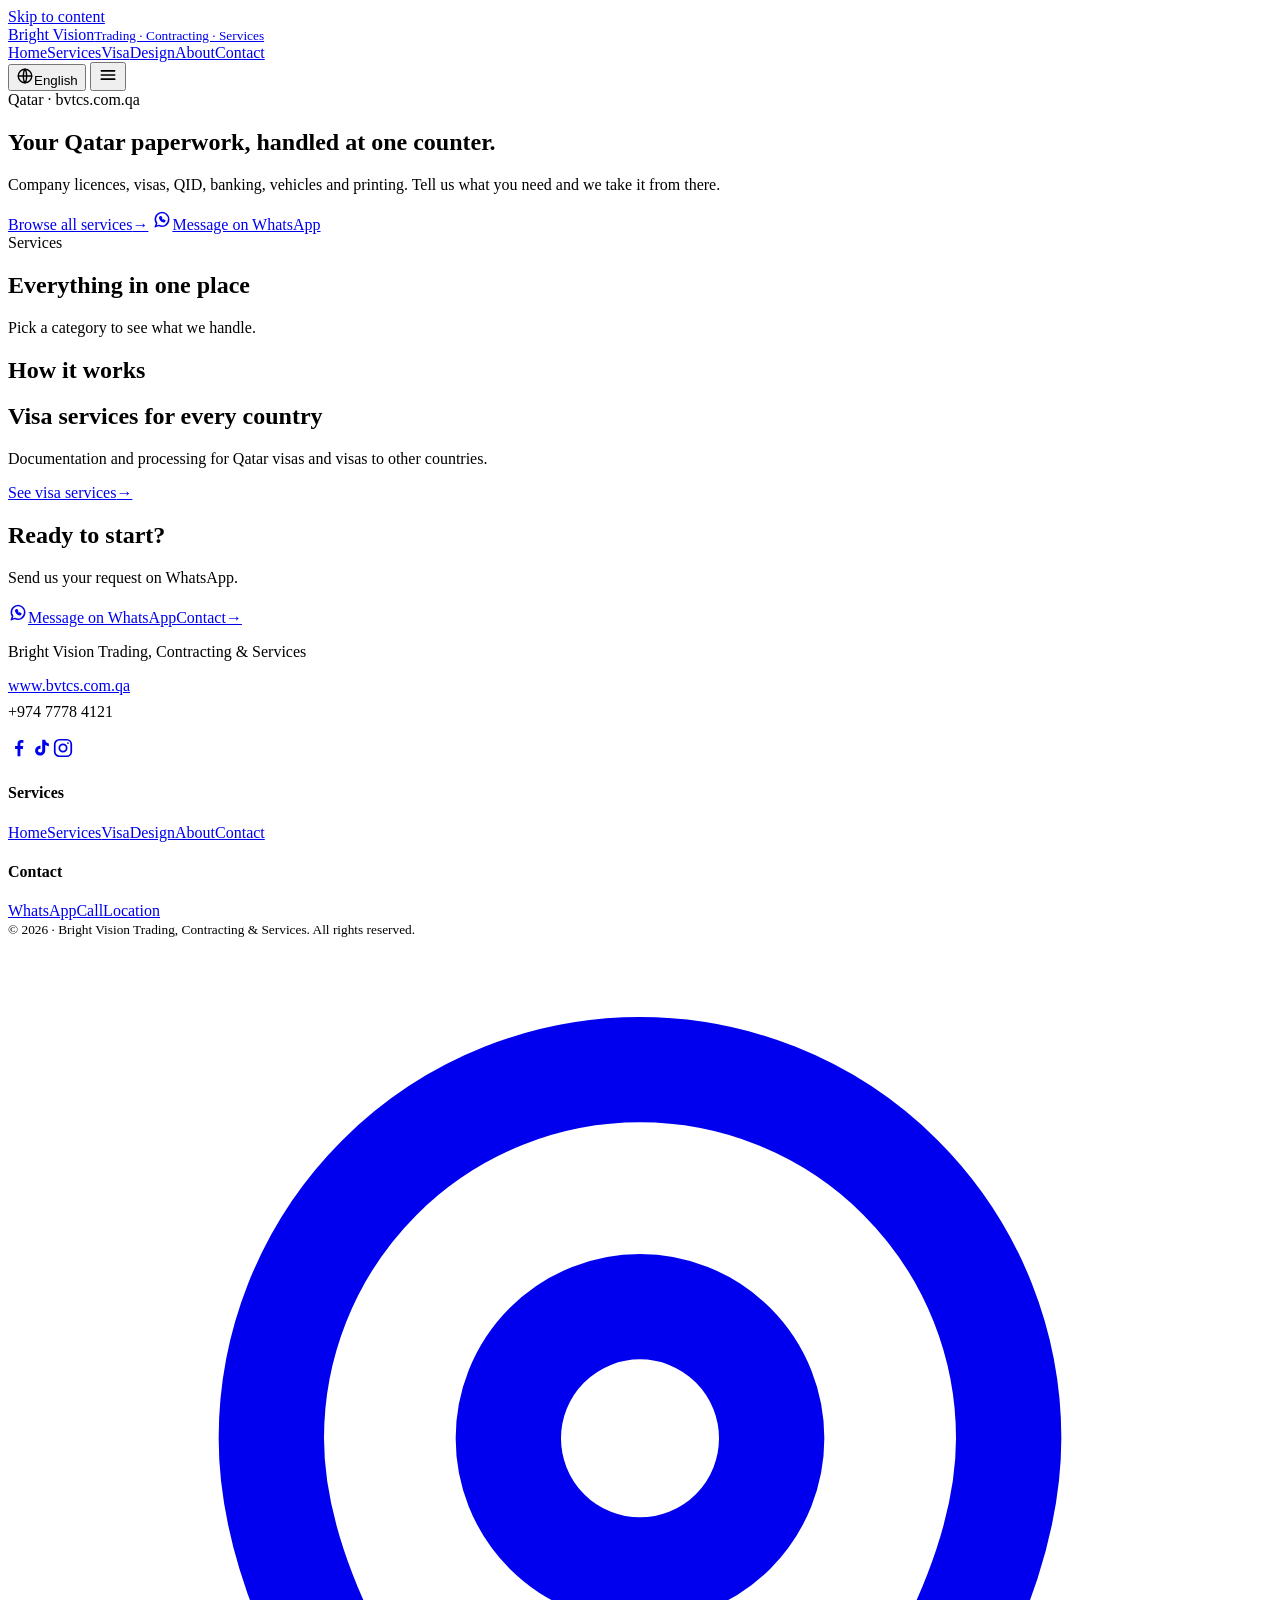
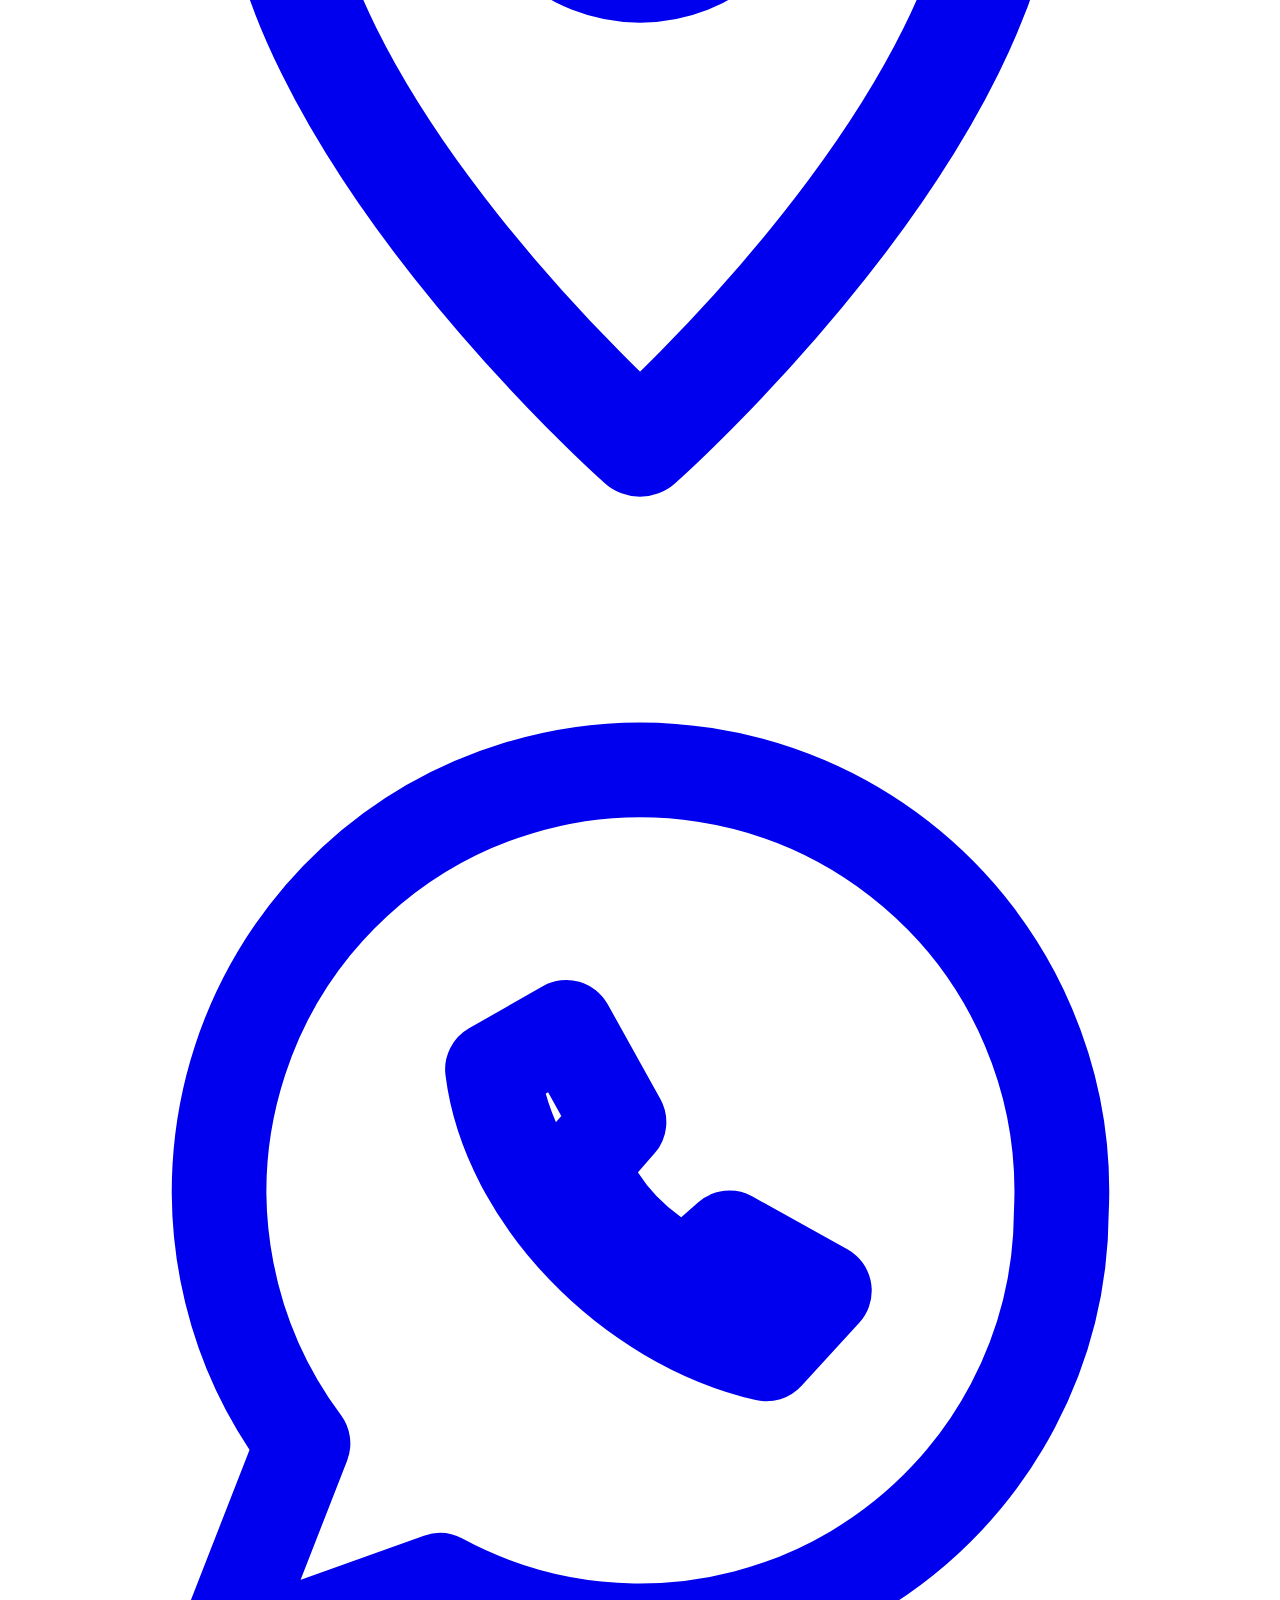
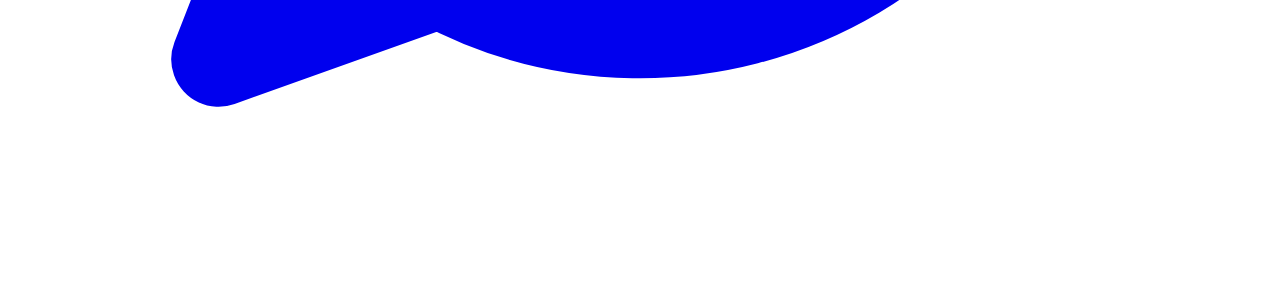
==== index.html @ ee3015b7 "Add files via upload" ====
<!DOCTYPE html>
<html lang="en" dir="ltr">
<head>
<meta charset="utf-8">
<meta name="viewport" content="width=device-width, initial-scale=1, viewport-fit=cover">
<title>Bright Vision Trading, Contracting &amp; Services | Qatar</title>
<meta name="description" content="Bright Vision Trading, Contracting &amp; Services. Company licences, visas, QID, banking, vehicle and printing services in Qatar. English, Arabic, Hindi, Urdu, Nepali and Bengali.">
<meta property="og:title" content="Bright Vision Trading, Contracting &amp; Services | Qatar">
<meta property="og:description" content="Bright Vision Trading, Contracting &amp; Services. Company licences, visas, QID, banking, vehicle and printing services in Qatar. English, Arabic, Hindi, Urdu, Nepali and Bengali.">
<meta property="og:type" content="website">
<meta name="theme-color" content="#FBF7EE">
<link rel="icon" type="image/png" href="assets/logo-mask.png">
<noscript><style>.rv{opacity:1!important}</style></noscript>
<link rel="preconnect" href="https://fonts.googleapis.com">
<link rel="preconnect" href="https://fonts.gstatic.com" crossorigin>
<link rel="stylesheet" href="https://fonts.googleapis.com/css2?family=Bricolage+Grotesque:opsz,wght@12..96,400..800&family=Instrument+Sans:wght@400..700&family=Noto+Sans+Arabic:wght@400..700&family=Noto+Nastaliq+Urdu:wght@400..700&family=Noto+Sans+Devanagari:wght@400..700&family=Noto+Sans+Bengali:wght@400..700&display=swap">
<link rel="stylesheet" href="css/logo.css">
<link rel="stylesheet" href="css/style.css">
</head>
<body data-page="index">
<a class="skip" href="#main" data-t="skip">Skip to content</a>
<div id="prog" aria-hidden="true"></div>


<div class="gate" id="gate" role="dialog" aria-modal="true" aria-labelledby="gate-h" hidden>
  <div class="gate-in">
    <button type="button" class="gate-x" id="gate-x" aria-label="Close" hidden>✕</button>
    <span class="logo" role="img" aria-label="Bright Vision"></span>
    <h2 id="gate-h" class="gate-title">Bright Vision</h2>
    <div class="gate-cap" id="gate-cap"></div>
    <div class="gate-grid" id="gate-grid"></div>
  </div>
</div>

<div id="app">
<header class="top" id="top">
  <div class="wrap">
    <a class="brand" href="https://www.bvtcs.com.qa" target="_blank" rel="noopener" aria-label="Bright Vision, www.bvtcs.com.qa"><span class="logo" role="img" aria-label="" style="--w:52px"></span><span class="tx">Bright Vision<small data-t="tag">Trading · Contracting · Services</small></span></a>
    <nav class="nav" aria-label="Main"><a href="index.html" aria-current="page" data-t="nav_home">Home</a><a href="services.html" data-t="nav_services">Services</a><a href="visa.html" data-t="nav_visa">Visa</a><a href="design.html" data-t="nav_design">Design</a><a href="about.html" data-t="nav_about">About</a><a href="contact.html" data-t="nav_contact">Contact</a></nav>
    <div class="tools">
      <button type="button" class="lbtn" id="lang-btn" aria-label="Language"><svg viewBox="0 0 24 24" width="18" height="18" fill="none" stroke="currentColor" stroke-width="1.8" stroke-linecap="round" aria-hidden="true"><circle cx="12" cy="12" r="9"/><path d="M3 12h18M12 3c3 3.5 3 14.5 0 18M12 3c-3 3.5-3 14.5 0 18"/></svg><span id="lang-name">English</span></button>
      <button type="button" class="ibtn" id="menu-btn" aria-label="Menu" aria-expanded="false"><svg viewBox="0 0 24 24" width="20" height="20" fill="none" stroke="currentColor" stroke-width="2" stroke-linecap="round" aria-hidden="true"><path d="M4 7h16M4 12h16M4 17h16"/></svg></button>
    </div>
  </div>
</header>
<main id="main">
<section class="hero big"><div class="grid-bg"></div><div class="wrap hero-grid">
  <div>
    <span class="eyebrow"><i></i><span data-t="hero_eyebrow">Qatar · bvtcs.com.qa</span></span>
    <h1 data-t="hero_h1">Your Qatar paperwork, handled at one counter.</h1>
    <p class="lead" data-t="hero_p">Company licences, visas, QID, banking, vehicles and printing. Tell us what you need and we take it from there.</p>
    <div class="btns">
      <a class="btn primary" href="services.html"><span data-t="cta_browse">Browse all services</span><span class="arr" aria-hidden="true">→</span></a>
      <a class="btn glass" href="https://wa.me/97477784121?text=Hello%20Bright%20Vision%2C%20I%20would%20like%20to%20make%20an%20enquiry." target="_blank" rel="noopener"><svg viewBox="0 0 24 24" width="20" height="20" fill="none" stroke="currentColor" stroke-width="1.8" stroke-linecap="round" stroke-linejoin="round" aria-hidden="true"><path d="M20 11.5a8 8 0 0 1-11.8 7L4 20l1.6-4.1A8 8 0 1 1 20 11.5z"/><path d="M9.2 8.8c.3 2.4 2.6 4.8 5.2 5.4l1.1-1.2-1.8-1-.8.7c-.9-.4-1.7-1.2-2-2.1l.7-.8-1-1.8z"/></svg><span data-t="cta_wa">Message on WhatsApp</span></a>
    </div>
    <div class="stats" id="stats"></div>
  </div>
  <div class="hero-art" aria-hidden="true"><div class="disc"></div><div class="glassbox"><span class="logo"></span></div><div id="chipf" style="display:contents"></div></div>
</div></section>
<div class="mq" id="mq" aria-hidden="true"></div>
<section class="s"><div class="wrap">
  <div class="sh rv"><span class="kicker" data-t="nav_services">Services</span><h2 data-t="home_cats_h">Everything in one place</h2><p data-t="home_cats_p">Pick a category to see what we handle.</p></div>
  <div class="bento" id="bento"></div>
</div></section>
<section class="s" style="padding-top:0"><div class="wrap">
  <div class="sh rv"><h2 data-t="how_h">How it works</h2></div>
  <div class="steps" id="steps"></div>
</div></section>
<section class="s" style="padding-top:0"><div class="wrap">
  <div class="band rv"><h2 data-t="visa_teaser_h">Visa services for every country</h2><p data-t="visa_teaser_p">Documentation and processing for Qatar visas and visas to other countries.</p><div class="btns"><a class="btn primary" href="visa.html"><span data-t="visa_cta">See visa services</span><span class="arr" aria-hidden="true">→</span></a></div></div>
</div></section>
<section class="s" style="padding-top:0"><div class="wrap">
  <div class="band alt rv"><h2 data-t="contact_teaser_h">Ready to start?</h2><p data-t="contact_teaser_p">Send us your request on WhatsApp.</p><div class="btns"><a class="btn glass" href="https://wa.me/97477784121?text=Hello%20Bright%20Vision%2C%20I%20would%20like%20to%20make%20an%20enquiry." target="_blank" rel="noopener"><svg viewBox="0 0 24 24" width="20" height="20" fill="none" stroke="currentColor" stroke-width="1.8" stroke-linecap="round" stroke-linejoin="round" aria-hidden="true"><path d="M20 11.5a8 8 0 0 1-11.8 7L4 20l1.6-4.1A8 8 0 1 1 20 11.5z"/><path d="M9.2 8.8c.3 2.4 2.6 4.8 5.2 5.4l1.1-1.2-1.8-1-.8.7c-.9-.4-1.7-1.2-2-2.1l.7-.8-1-1.8z"/></svg><span data-t="cta_wa">Message on WhatsApp</span></a><a class="btn glass" href="contact.html"><span data-t="nav_contact">Contact</span><span class="arr" aria-hidden="true">→</span></a></div></div>
</div></section>
</main>
<footer class="foot">
  <div class="wrap">
    <div><a href="https://www.bvtcs.com.qa" target="_blank" rel="noopener" aria-label="www.bvtcs.com.qa"><span class="logo" role="img" aria-label="Bright Vision"></span></a><p>Bright Vision Trading, Contracting &amp; Services</p><a class="ltr" href="https://www.bvtcs.com.qa" target="_blank" rel="noopener">www.bvtcs.com.qa</a><p class="ltr" style="margin-top:8px">+974 7778 4121</p><div class="social"><a class="soc" href="https://www.facebook.com/share/1bd8rBZ3GA/" target="_blank" rel="noopener" aria-label="Facebook (Bright Vision)"><svg viewBox="0 0 24 24" width="22" height="22" fill="currentColor" aria-hidden="true"><path d="M13.5 21v-8h2.7l.4-3.2h-3.1V7.8c0-.9.3-1.5 1.6-1.5h1.7V3.4c-.3 0-1.3-.1-2.4-.1-2.4 0-4 1.5-4 4.1v2.4H7.7V13h2.7v8h3.1z"/></svg></a><a class="soc" href="https://www.tiktok.com/@brightvision4121?_r=1&amp;_t=ZS-9BKxPsGutCH" target="_blank" rel="noopener" aria-label="TikTok (Bright Vision)"><svg viewBox="0 0 24 24" width="22" height="22" fill="currentColor" aria-hidden="true"><path d="M16.6 3c.3 2.4 1.7 3.8 4 4v3c-1.4 0-2.8-.4-4-1.2v5.9c0 3.2-2.5 5.5-5.5 5.5S5.6 18 5.6 14.9c0-3.1 2.6-5.6 5.9-5.3v3.2c-1.6-.4-2.7.7-2.7 2 0 1.2 1 2.2 2.2 2.2 1.3 0 2.3-.9 2.3-2.4V3h3.3z"/></svg></a><a class="soc" href="https://www.instagram.com/bvtcs.qa?cplk=MXY1Y21hZmdsaXBzOQ==" target="_blank" rel="noopener" aria-label="Instagram (Bright Vision)"><svg viewBox="0 0 24 24" width="22" height="22" fill="none" stroke="currentColor" stroke-width="1.9" aria-hidden="true"><rect x="3" y="3" width="18" height="18" rx="5"/><circle cx="12" cy="12" r="4"/><circle cx="17.4" cy="6.6" r="1" fill="currentColor" stroke="none"/></svg></a></div></div>
    <div><h4 data-t="nav_services">Services</h4><a href="index.html" data-t="nav_home">Home</a><a href="services.html" data-t="nav_services">Services</a><a href="visa.html" data-t="nav_visa">Visa</a><a href="design.html" data-t="nav_design">Design</a><a href="about.html" data-t="nav_about">About</a><a href="contact.html" data-t="nav_contact">Contact</a></div>
    <div><h4 data-t="nav_contact">Contact</h4><a href="https://wa.me/97477784121?text=Hello%20Bright%20Vision%2C%20I%20would%20like%20to%20make%20an%20enquiry." target="_blank" rel="noopener" data-t="c_wa">WhatsApp</a><a href="tel:+97477784121" data-t="call">Call</a><a href="https://maps.app.goo.gl/YHcfcu7H1RyJaXjJ8" target="_blank" rel="noopener" data-t="c_loc">Location</a></div>
    <small>© <span id="yr">2026</span> · <span data-t="footer">Bright Vision Trading, Contracting &amp; Services. All rights reserved.</span></small>
  </div>
</footer>
</div>

<div class="fabs">
  <a class="fab pin" id="fab-map" href="https://maps.app.goo.gl/YHcfcu7H1RyJaXjJ8" target="_blank" rel="noopener" aria-label="Location"><svg viewBox="0 0 24 24" fill="none" stroke="currentColor" stroke-width="2" stroke-linecap="round" stroke-linejoin="round" aria-hidden="true"><path d="M12 21s-7-6.2-7-11.5A7 7 0 0 1 19 9.5C19 14.8 12 21 12 21z"/><circle cx="12" cy="9.5" r="2.5"/></svg></a>
  <a class="fab" id="fab" href="https://wa.me/97477784121?text=Hello%20Bright%20Vision%2C%20I%20would%20like%20to%20make%20an%20enquiry." target="_blank" rel="noopener" aria-label="WhatsApp"><svg viewBox="0 0 24 24"  fill="none" stroke="currentColor" stroke-width="1.8" stroke-linecap="round" stroke-linejoin="round" aria-hidden="true"><path d="M20 11.5a8 8 0 0 1-11.8 7L4 20l1.6-4.1A8 8 0 1 1 20 11.5z"/><path d="M9.2 8.8c.3 2.4 2.6 4.8 5.2 5.4l1.1-1.2-1.8-1-.8.7c-.9-.4-1.7-1.2-2-2.1l.7-.8-1-1.8z"/></svg></a>
</div>

<script src="js/data.js"></script>
<script src="js/main.js"></script>
</body>
</html>
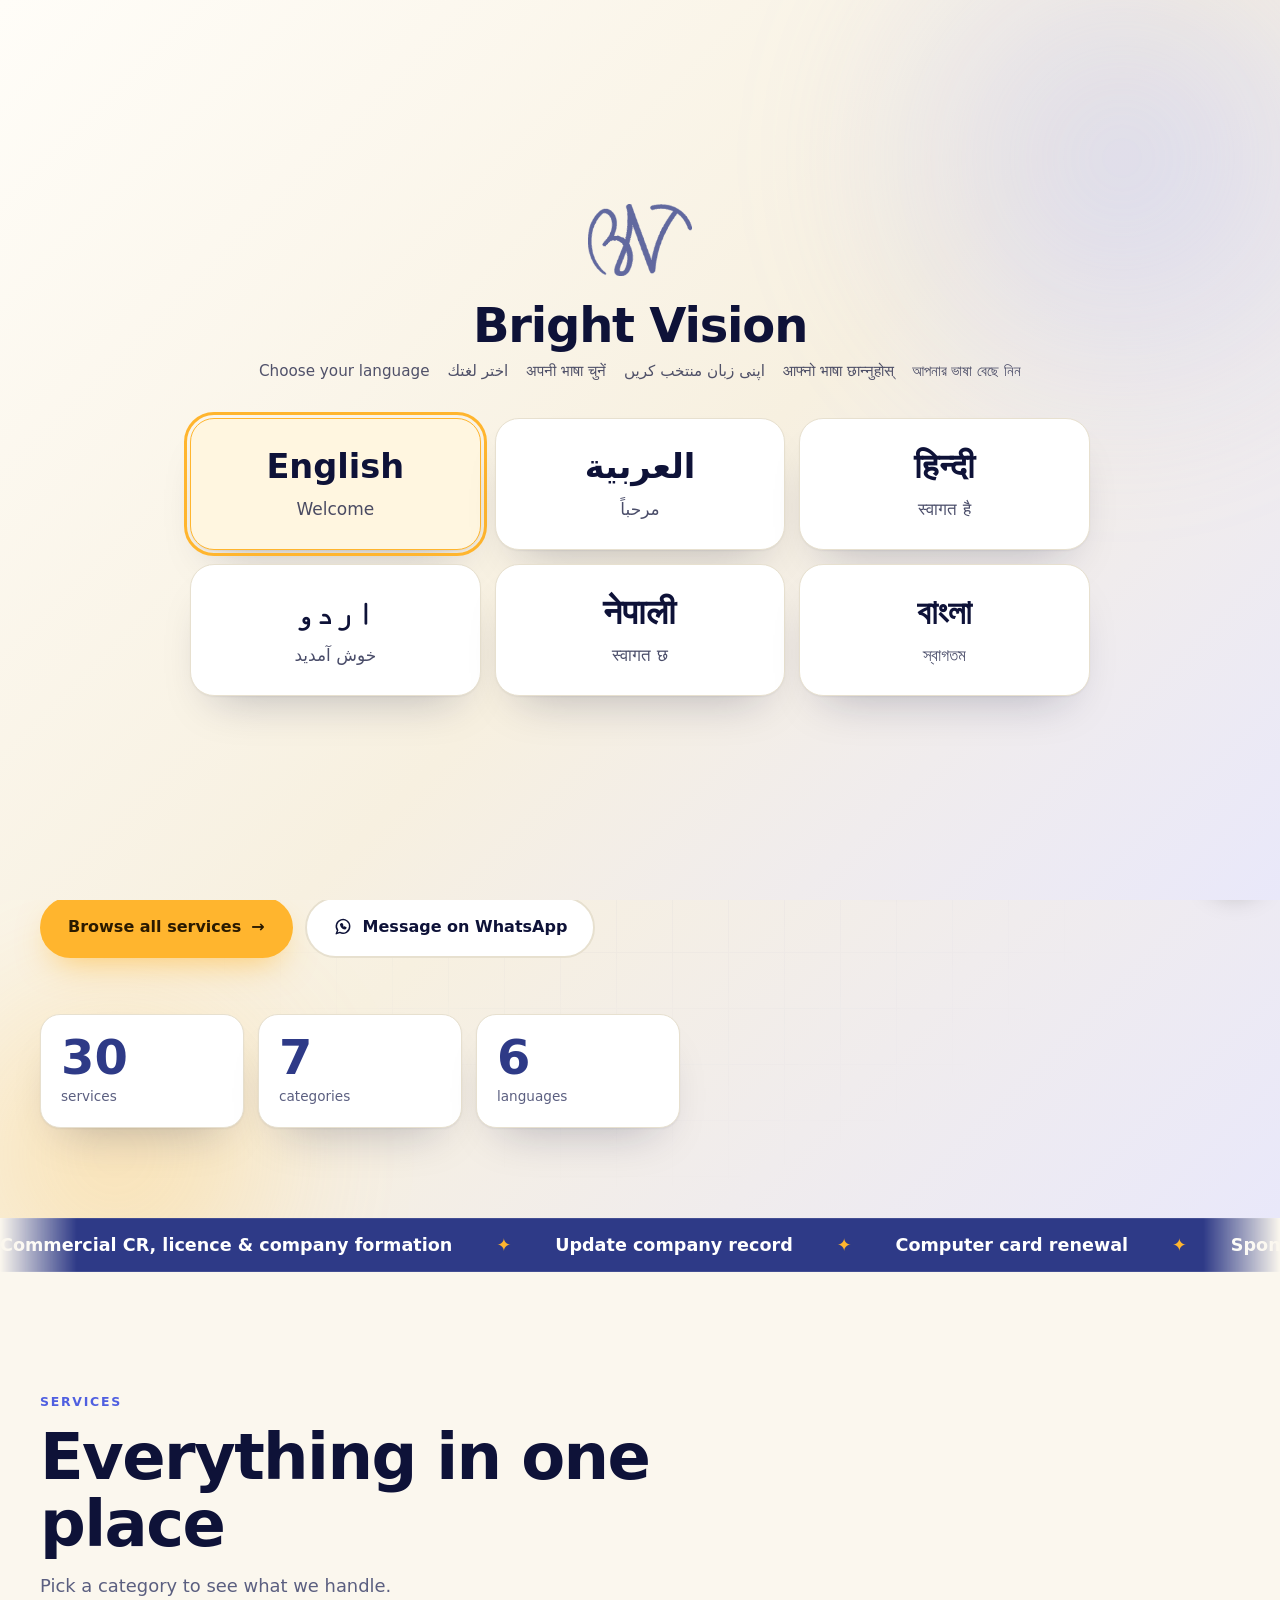
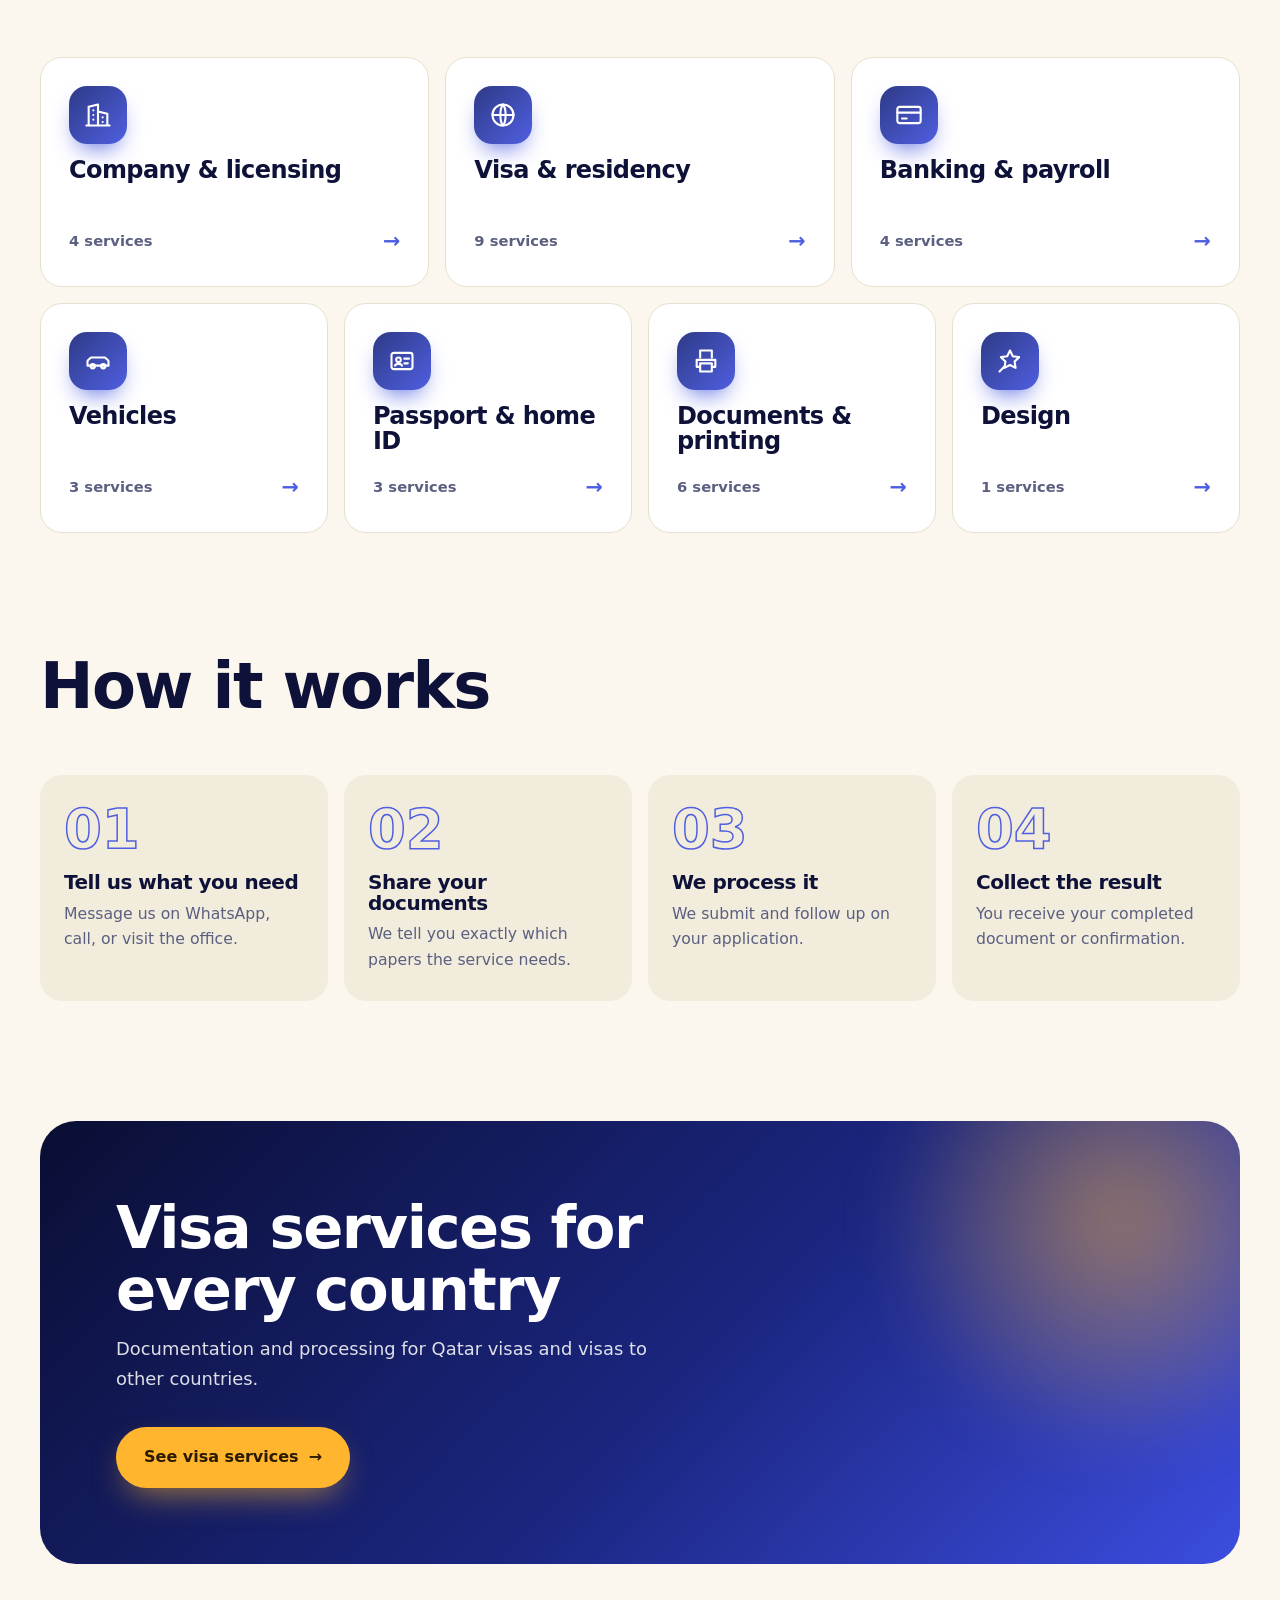
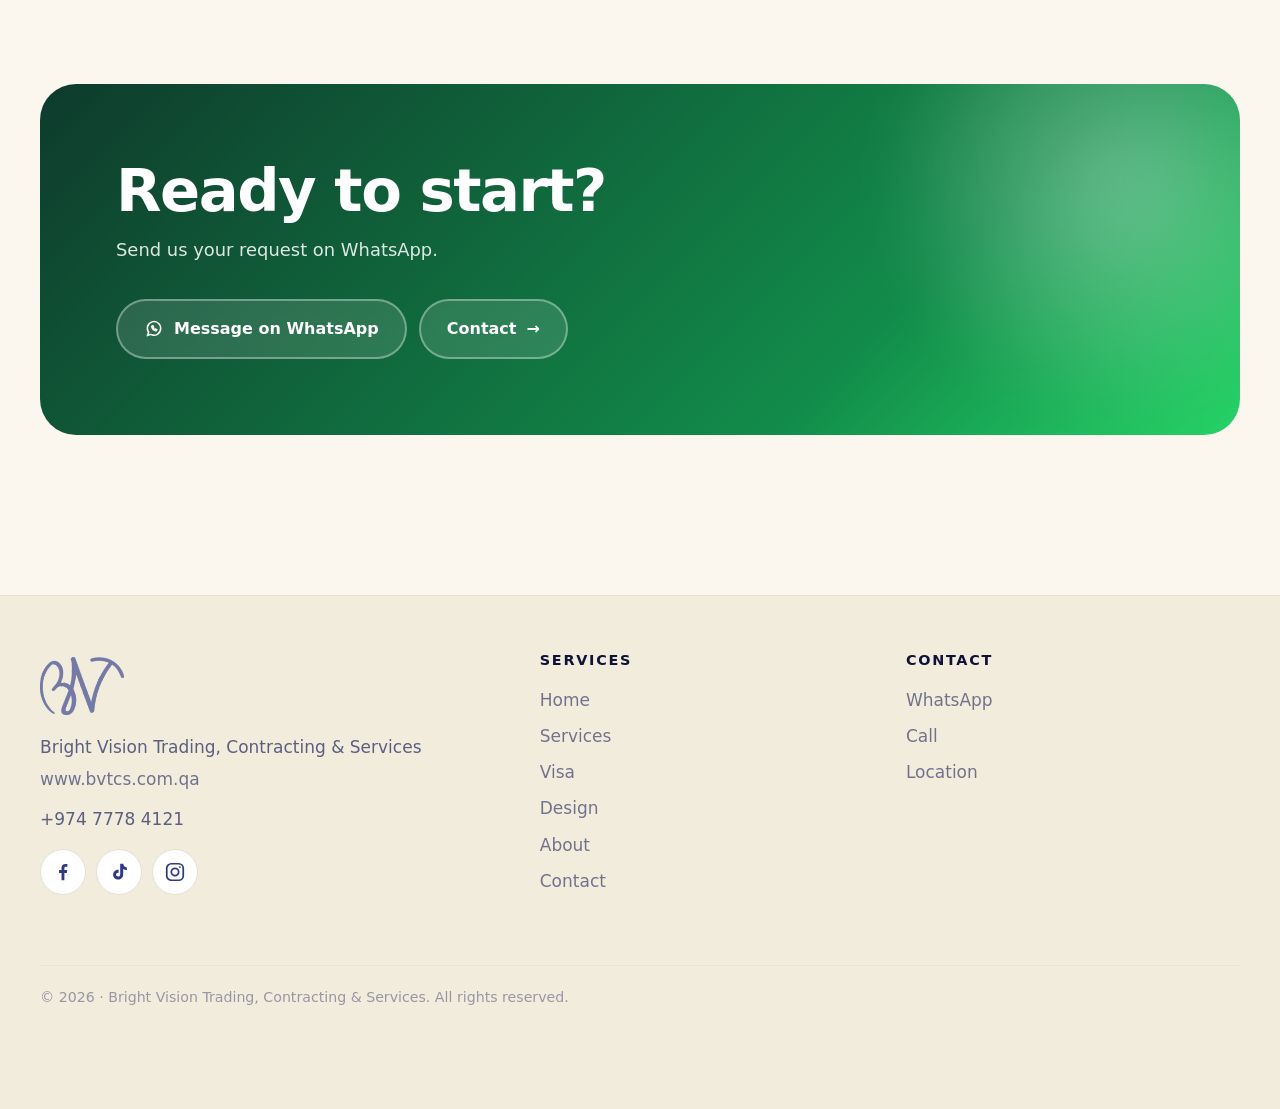
==== commit ec193c04: "Fix mobile category card overflow and refresh responsive stylesheet" ====
--- a/index.html
+++ b/index.html
@@ -15,7 +15,7 @@
 <link rel="preconnect" href="https://fonts.gstatic.com" crossorigin>
 <link rel="stylesheet" href="https://fonts.googleapis.com/css2?family=Bricolage+Grotesque:opsz,wght@12..96,400..800&family=Instrument+Sans:wght@400..700&family=Noto+Sans+Arabic:wght@400..700&family=Noto+Nastaliq+Urdu:wght@400..700&family=Noto+Sans+Devanagari:wght@400..700&family=Noto+Sans+Bengali:wght@400..700&display=swap">
 <link rel="stylesheet" href="css/logo.css">
-<link rel="stylesheet" href="css/style.css">
+<link rel="stylesheet" href="css/style.css?v=20261112-mobilefix">
 </head>
 <body data-page="index">
 <a class="skip" href="#main" data-t="skip">Skip to content</a>
--- a/css/logo.css
+++ b/css/logo.css
@@ -0,0 +1,3 @@
+/* Logo as a CSS mask (small PNG embedded so the page also works when opened from disk).
+   Source image: assets/logo-mask.png */
+:root{--logo:url("[data-uri]")}
--- a/css/style.css
+++ b/css/style.css
@@ -0,0 +1,389 @@
+/* Bright Vision Trading, Contracting & Services — bold, modern UI.
+   Navy brand from the logo, aurora gradients, glass cards, big type. */
+:root{
+  --bg:#FBF7EE; --surface:#FFFFFF; --ink:#0E1238; --muted:#5B5F80; --line:#E7E0CF;
+  --brand:#2E3A87; --brand-2:#4F5FE0; --accent:#FFB52E; --on-accent:#2A1A00;
+  --tint:#F2ECDD; --glass:rgba(251,247,238,.82); --glass-line:rgba(46,58,135,.14);
+  --wa:#25D366; --on-wa:#04280F;
+  --hero-a:#0A0E33; --hero-b:#1B2680; --hero-c:#3C4DE0;
+  --shadow:0 1px 2px rgba(14,18,56,.06),0 24px 48px -24px rgba(14,18,56,.28);
+  --f-display:'Bricolage Grotesque',system-ui,sans-serif;
+  --f-body:'Instrument Sans',system-ui,sans-serif;
+  --r:22px; --gut:clamp(16px,4vw,40px); --max:1240px;
+}
+[lang="ar"]{--f-display:'Noto Sans Arabic',system-ui,sans-serif;--f-body:'Noto Sans Arabic',system-ui,sans-serif}
+[lang="ur"]{--f-display:'Noto Nastaliq Urdu',serif;--f-body:'Noto Nastaliq Urdu',serif}
+[lang="hi"],[lang="ne"]{--f-display:'Noto Sans Devanagari',system-ui,sans-serif;--f-body:'Noto Sans Devanagari',system-ui,sans-serif}
+[lang="bn"]{--f-display:'Noto Sans Bengali',system-ui,sans-serif;--f-body:'Noto Sans Bengali',system-ui,sans-serif}
+[lang="ur"] body{line-height:2}
+
+*{box-sizing:border-box;margin:0}
+html{scroll-behavior:smooth;-webkit-text-size-adjust:100%}
+body{background:var(--bg);color:var(--ink);font:400 1.0625rem/1.65 var(--f-body);overflow-x:hidden;-webkit-font-smoothing:antialiased}
+img,svg{display:block;max-width:100%}
+a{color:inherit;text-decoration:none}
+button,input,select,textarea{font:inherit;color:inherit}
+:focus-visible{outline:3px solid var(--accent);outline-offset:3px;border-radius:8px}
+.wrap{width:min(100% - 2*var(--gut),var(--max));margin-inline:auto}
+.ltr{direction:ltr;unicode-bidi:isolate;display:inline-block}
+[hidden]{display:none!important}
+h1,h2,h3{font-family:var(--f-display);line-height:1.04;letter-spacing:-.025em;font-weight:800}
+[lang="ar"] h1,[lang="ar"] h2,[lang="ar"] h3,[lang="ur"] h1,[lang="ur"] h2,[lang="ur"] h3,[lang="hi"] h1,[lang="hi"] h2,[lang="ne"] h1,[lang="ne"] h2,[lang="bn"] h1,[lang="bn"] h2{letter-spacing:0;line-height:1.3}
+
+/* logo */
+.logo{display:block;width:var(--w,64px);aspect-ratio:640/445;background:currentColor;-webkit-mask:var(--logo) center/contain no-repeat;mask:var(--logo) center/contain no-repeat}
+
+/* progress */
+#prog{position:fixed;inset:0 0 auto 0;height:3px;z-index:90;background:linear-gradient(90deg,var(--accent),var(--brand-2));transform:scaleX(0);transform-origin:left}
+[dir="rtl"] #prog{transform-origin:right}
+
+/* header */
+.top{position:fixed;inset:0 0 auto 0;z-index:80;color:var(--ink);transition:background .3s,color .3s,box-shadow .3s,backdrop-filter .3s}
+.top.scrolled,.top.open{background:var(--glass);color:var(--ink);backdrop-filter:blur(16px) saturate(1.4);-webkit-backdrop-filter:blur(16px) saturate(1.4);box-shadow:0 1px 0 var(--glass-line)}
+.top .wrap{display:flex;align-items:center;gap:18px;height:72px}
+.brand .logo{color:var(--brand)}
+.brand{display:flex;align-items:center;gap:12px;margin-inline-end:auto;font:800 1rem/1.1 var(--f-display);letter-spacing:-.01em}
+.top.scrolled .brand .logo,.top.open .brand .logo{color:var(--brand)}
+.brand small{display:block;font:600 .64rem/1.2 var(--f-body);letter-spacing:.14em;text-transform:uppercase;opacity:.7;margin-top:2px}
+.nav{display:flex;gap:4px}
+.nav a{padding:9px 16px;border-radius:99px;font-weight:600;font-size:.95rem;opacity:.86;transition:background .2s,opacity .2s}
+.nav a:hover{opacity:1;background:rgba(79,95,224,.12)}
+.nav a[aria-current="page"]{opacity:1;background:rgba(79,95,224,.16)}
+.tools{display:flex;gap:8px}
+.ibtn,.lbtn{height:42px;border-radius:99px;border:1px solid currentColor;background:transparent;display:inline-flex;align-items:center;gap:8px;cursor:pointer;opacity:.9;transition:transform .2s,background .2s}
+.ibtn{width:42px;justify-content:center}
+.lbtn{padding:0 16px;font-weight:700;font-size:.9rem}
+.ibtn:hover,.lbtn:hover{background:rgba(79,95,224,.14);transform:translateY(-1px)}
+#menu-btn{display:none}
+@media (max-width:900px){
+  .nav{position:absolute;top:72px;inset-inline:0;flex-direction:column;padding:10px var(--gut) 20px;background:var(--glass);backdrop-filter:blur(18px);-webkit-backdrop-filter:blur(18px);color:var(--ink);display:none;border-bottom:1px solid var(--glass-line)}
+  .top.open .nav{display:flex}
+  .nav a{font-size:1.15rem;padding:14px 16px}
+  #menu-btn{display:inline-flex}
+  .brand span.tx{display:none}
+}
+
+/* hero */
+.hero{position:relative;color:var(--ink);overflow:hidden;isolation:isolate;background:linear-gradient(135deg,#FFFDF8,#F7F0E0 55%,#E9E8FA)}
+.hero::before,.hero::after{content:"";position:absolute;z-index:-1;border-radius:50%;filter:blur(70px);opacity:.4}
+.hero::before{width:46vw;height:46vw;max-width:620px;max-height:620px;inset-inline-end:-8vw;top:-10vw;background:radial-gradient(circle,#A9B3FF,transparent 65%);animation:drift 14s ease-in-out infinite alternate}
+.hero::after{width:38vw;height:38vw;max-width:520px;max-height:520px;inset-inline-start:-10vw;bottom:-14vw;background:radial-gradient(circle,#FFB52E,transparent 65%);opacity:.32;animation:drift 18s ease-in-out infinite alternate-reverse}
+@keyframes drift{to{transform:translate(4vw,3vw) scale(1.12)}}
+.grid-bg{position:absolute;inset:0;z-index:-1;opacity:.07;background-image:linear-gradient(var(--brand) 1px,transparent 1px),linear-gradient(90deg,var(--brand) 1px,transparent 1px);background-size:56px 56px;-webkit-mask:radial-gradient(ellipse at 50% 30%,#000,transparent 72%);mask:radial-gradient(ellipse at 50% 30%,#000,transparent 72%)}
+.hero.big{padding:150px 0 90px;min-height:min(100svh,880px);display:flex;align-items:center}
+.hero.sub{padding:140px 0 70px}
+.eyebrow{display:inline-flex;align-items:center;gap:10px;padding:8px 16px;border-radius:99px;background:rgba(46,58,135,.07);border:1px solid rgba(46,58,135,.18);font-weight:600;font-size:.85rem;letter-spacing:.04em;backdrop-filter:blur(8px)}
+.eyebrow i{width:8px;height:8px;border-radius:50%;background:var(--accent);box-shadow:0 0 0 4px rgba(255,181,46,.28);animation:pulse 2s infinite}
+@keyframes pulse{50%{box-shadow:0 0 0 9px rgba(255,181,46,0)}}
+.hero h1{font-size:clamp(2.7rem,8.4vw,7rem);margin:22px 0 22px;max-width:15ch;text-wrap:balance}
+.hero.sub h1{font-size:clamp(2.4rem,6.4vw,5rem);max-width:18ch}
+.hero h1 em{font-style:normal;background:linear-gradient(100deg,var(--brand),var(--brand-2) 55%,#E58A00);-webkit-background-clip:text;background-clip:text;color:transparent}
+.hero p.lead{font-size:clamp(1.05rem,2vw,1.32rem);max-width:54ch;color:var(--muted)}
+.hero-grid{display:grid;grid-template-columns:1.25fr .75fr;gap:48px;align-items:center}
+.hero-art{position:relative;aspect-ratio:1;max-width:420px;justify-self:center;width:100%;transform:translateY(calc(var(--py,0)*-.4px))}
+.hero-art .disc{position:absolute;inset:6%;border-radius:50%;background:conic-gradient(from 200deg,rgba(255,255,255,.6),rgba(255,181,46,.5),rgba(111,125,255,.4),rgba(255,255,255,.6));animation:spin 22s linear infinite;filter:blur(1px)}
+.hero-art .glassbox{position:absolute;inset:18%;border-radius:32%;background:rgba(255,255,255,.55);border:1px solid rgba(46,58,135,.16);backdrop-filter:blur(14px);-webkit-backdrop-filter:blur(14px);display:grid;place-items:center;box-shadow:0 30px 80px -20px rgba(46,58,135,.35)}
+.hero-art .logo{--w:62%;color:var(--brand)}
+.chip-f{position:absolute;padding:10px 16px;border-radius:16px;background:rgba(255,255,255,.92);color:#0E1238;font-weight:700;font-size:.86rem;box-shadow:0 14px 34px -10px rgba(0,0,0,.5);animation:bob 5s ease-in-out infinite;white-space:nowrap}
+.chip-f:nth-of-type(1){top:8%;inset-inline-start:-6%}
+.chip-f:nth-of-type(2){bottom:14%;inset-inline-end:-8%;animation-delay:-2s}
+.chip-f:nth-of-type(3){bottom:-2%;inset-inline-start:8%;animation-delay:-3.4s}
+@keyframes bob{50%{transform:translateY(-10px)}}
+@keyframes spin{to{transform:rotate(360deg)}}
+@media (max-width:900px){.hero-grid{grid-template-columns:1fr}.hero-art{max-width:300px;order:-1}.hero.big{padding-top:120px}}
+.btns{display:flex;flex-wrap:wrap;gap:12px;margin-top:34px}
+.btn{display:inline-flex;align-items:center;gap:10px;padding:15px 26px;border-radius:99px;font-weight:700;border:2px solid transparent;cursor:pointer;transition:transform .2s,box-shadow .2s,background .2s;font-size:1rem;position:relative;overflow:hidden}
+.btn:hover{transform:translateY(-3px)}
+.btn.primary{background:var(--accent);color:var(--on-accent);box-shadow:0 14px 34px -12px rgba(255,181,46,.7)}
+.btn.wa{background:var(--wa);color:var(--on-wa);box-shadow:0 14px 34px -12px rgba(37,211,102,.6)}
+.btn.glass{background:rgba(255,255,255,.12);border-color:rgba(255,255,255,.35);color:#fff;backdrop-filter:blur(8px)}
+.btn.glass:hover{background:rgba(255,255,255,.22)}
+.hero .btn.glass{background:#fff;border-color:var(--line);color:var(--ink);backdrop-filter:none}
+.hero .btn.glass:hover{border-color:var(--brand-2);background:#fff}
+.btn.line{border-color:var(--line);background:var(--surface);color:var(--ink)}
+.btn.line:hover{border-color:var(--brand-2)}
+.btn.sm{padding:10px 18px;font-size:.9rem}
+.btn .arr{transition:transform .25s}.btn:hover .arr,.cat:hover .arr,.cc:hover .arr{transform:translateX(5px)}
+[dir="rtl"] .arr{display:inline-block;transform:scaleX(-1)}[dir="rtl"] .btn:hover .arr,[dir="rtl"] .cat:hover .arr,[dir="rtl"] .cc:hover .arr{transform:scaleX(-1) translateX(5px)}
+
+/* stats strip */
+.stats{display:grid;grid-template-columns:repeat(3,1fr);gap:14px;margin-top:56px;max-width:640px}
+.stat{padding:18px 20px;border-radius:20px;background:#fff;border:1px solid var(--line);box-shadow:var(--shadow)}
+.stat b{display:block;font:800 clamp(2rem,4.5vw,3rem)/1 var(--f-display);color:var(--brand);font-variant-numeric:tabular-nums}
+.stat span{font-size:.85rem;color:var(--muted)}
+
+/* marquee */
+.mq{overflow:hidden;background:var(--brand);color:#fff;padding:16px 0;border-block:1px solid rgba(255,255,255,.1);-webkit-mask:linear-gradient(90deg,transparent,#000 6%,#000 94%,transparent);mask:linear-gradient(90deg,transparent,#000 6%,#000 94%,transparent)}
+.mq-track{display:flex;gap:44px;width:max-content;animation:mq 60s linear infinite;direction:ltr}
+.mq:hover .mq-track{animation-play-state:paused}
+.mq-track span{display:inline-flex;align-items:center;gap:44px;font:700 1.1rem var(--f-display);white-space:nowrap}
+.mq-track span::after{content:"✦";color:var(--accent)}
+@keyframes mq{to{transform:translateX(-50%)}}
+
+/* sections */
+section.s{padding:clamp(64px,10vw,120px) 0;position:relative}
+.sh{max-width:720px;margin-bottom:clamp(32px,5vw,56px)}
+.sh h2{font-size:clamp(2.1rem,5.4vw,4rem)}
+.sh p{color:var(--muted);margin-top:14px;font-size:1.12rem}
+.kicker{font-weight:700;color:var(--brand-2);letter-spacing:.14em;text-transform:uppercase;font-size:.78rem;margin-bottom:12px;display:block}
+
+/* category bento */
+.bento{display:grid;grid-template-columns:repeat(12,1fr);gap:16px}
+.cat{grid-column:span 4;position:relative;padding:28px;border-radius:var(--r);background:var(--surface);border:1px solid var(--line);overflow:hidden;display:flex;flex-direction:column;gap:14px;min-height:230px;transition:transform .3s,box-shadow .3s,border-color .3s;isolation:isolate}
+.cat::before{content:"";position:absolute;inset:0;z-index:-1;background:radial-gradient(420px circle at var(--mx,50%) var(--my,0%),rgba(79,95,224,.22),transparent 60%);opacity:0;transition:opacity .3s}
+.cat:hover{transform:translateY(-6px);box-shadow:var(--shadow);border-color:var(--brand-2)}
+.cat:hover::before{opacity:1}
+.cat .ico{width:58px;height:58px;border-radius:18px;display:grid;place-items:center;background:linear-gradient(135deg,var(--brand),var(--brand-2));color:#fff;box-shadow:0 12px 24px -10px var(--brand-2);transition:transform .4s}
+.cat:hover .ico{transform:rotate(-8deg) scale(1.08)}
+.cat h3{font-size:1.5rem}
+.cat .n{margin-top:auto;display:flex;justify-content:space-between;align-items:center;color:var(--muted);font-weight:600;font-size:.92rem}
+.cat .n .arr{color:var(--brand-2);font-size:1.3rem}
+@media (min-width:901px){.cat:nth-child(n+4){grid-column:span 3}}
+@media (max-width:900px){.bento{grid-template-columns:1fr 1fr}.cat{grid-column:span 1}.cat:last-child:nth-child(odd){grid-column:span 2}}
+@media (max-width:560px){.bento{grid-template-columns:1fr}.cat{min-height:0}}
+
+/* steps */
+.steps{display:grid;grid-template-columns:repeat(4,1fr);gap:16px;counter-reset:st}
+.step{padding:28px 24px;border-radius:var(--r);background:var(--tint);position:relative;counter-increment:st;transition:transform .3s}
+.step:hover{transform:translateY(-5px)}
+.step::before{content:"0" counter(st);display:block;font:800 3.4rem/1 var(--f-display);color:transparent;-webkit-text-stroke:1.5px var(--brand-2);margin-bottom:14px}
+.step h3{font-size:1.25rem;margin-bottom:8px}
+.step p{color:var(--muted);font-size:.98rem}
+@media (max-width:900px){.steps{grid-template-columns:1fr 1fr}}@media (max-width:520px){.steps{grid-template-columns:1fr}}
+
+/* big band */
+.band{border-radius:36px;padding:clamp(34px,6vw,76px);color:#fff;position:relative;overflow:hidden;isolation:isolate;background:linear-gradient(135deg,var(--hero-a),var(--hero-b) 55%,var(--hero-c))}
+.band::after{content:"";position:absolute;z-index:-1;width:520px;height:520px;inset-inline-end:-140px;top:-160px;border-radius:50%;background:radial-gradient(circle,rgba(255,181,46,.5),transparent 65%);filter:blur(30px)}
+.band h2{font-size:clamp(2rem,5vw,3.7rem);max-width:16ch}
+.band p{max-width:50ch;opacity:.86;margin-top:14px;font-size:1.12rem}
+.band.alt{background:linear-gradient(135deg,#0E3B2C,#128C4A 70%,#25D366)}
+.band.alt::after{background:radial-gradient(circle,rgba(255,255,255,.35),transparent 65%)}
+
+/* toolbar */
+.bar{position:sticky;top:72px;z-index:40;padding:14px 0;background:linear-gradient(var(--bg) 70%,transparent)}
+.search{display:flex;align-items:center;gap:12px;padding:0 20px;height:58px;border-radius:99px;background:var(--surface);border:2px solid var(--line);box-shadow:var(--shadow);transition:border-color .2s}
+.search:focus-within{border-color:var(--brand-2)}
+.search input{flex:1;border:0;background:transparent;outline:0;min-width:0;height:100%;font-size:1.05rem}
+.search svg{color:var(--muted);flex:none}
+.chips{display:flex;gap:8px;overflow-x:auto;padding:12px 2px 4px;scrollbar-width:none}
+.chips::-webkit-scrollbar{display:none}
+.chip{flex:none;padding:9px 18px;border-radius:99px;border:1.5px solid var(--line);background:var(--surface);cursor:pointer;font-weight:600;font-size:.92rem;transition:all .2s}
+.chip:hover{border-color:var(--brand-2)}
+.chip[aria-pressed="true"]{background:var(--brand);color:#fff;border-color:var(--brand)}
+
+/* service cards */
+.grp{margin-top:44px}
+.grp h2{font-size:clamp(1.5rem,3vw,2.1rem);display:flex;align-items:center;gap:14px;margin-bottom:20px}
+.grp h2 .ico{width:46px;height:46px;border-radius:14px;display:grid;place-items:center;background:linear-gradient(135deg,var(--brand),var(--brand-2));color:#fff;flex:none}
+.grp h2 small{margin-inline-start:auto;font:600 .9rem var(--f-body);color:var(--muted)}
+.cards{display:grid;grid-template-columns:repeat(auto-fill,minmax(290px,1fr));gap:14px}
+.card{position:relative;padding:22px;border-radius:20px;background:var(--surface);border:1px solid var(--line);display:flex;flex-direction:column;gap:18px;justify-content:space-between;overflow:hidden;isolation:isolate;transition:transform .3s,box-shadow .3s,border-color .3s}
+.card::before{content:"";position:absolute;inset:0;z-index:-1;background:radial-gradient(300px circle at var(--mx,50%) var(--my,0%),rgba(79,95,224,.2),transparent 62%);opacity:0;transition:opacity .3s}
+.card:hover{transform:translateY(-5px);box-shadow:var(--shadow);border-color:var(--brand-2)}
+.card:hover::before{opacity:1}
+.card .no{font:800 .8rem var(--f-display);color:var(--brand-2);letter-spacing:.1em}
+.card h3{font:700 1.12rem/1.4 var(--f-display);letter-spacing:-.01em}
+.card .ask{display:inline-flex;align-items:center;gap:8px;font-weight:700;font-size:.9rem;color:var(--brand)}
+.card .ask svg{color:#1AA853}
+.empty{padding:40px;text-align:center;color:var(--muted)}
+
+/* countries */
+.cgrid{display:grid;grid-template-columns:repeat(auto-fill,minmax(220px,1fr));gap:10px}
+.cc{display:flex;align-items:center;gap:12px;padding:12px 16px;border-radius:16px;background:var(--surface);border:1px solid var(--line);transition:transform .2s,border-color .2s,box-shadow .2s}
+.cc:hover{transform:translateY(-3px);border-color:var(--brand-2);box-shadow:var(--shadow)}
+.cc .code{flex:none;width:40px;height:40px;border-radius:12px;display:grid;place-items:center;background:var(--tint);color:var(--brand);font:800 .78rem var(--f-display);letter-spacing:.04em}
+.cc .nm{font-weight:600;flex:1;min-width:0;overflow-wrap:anywhere;line-height:1.3}
+.cc .arr{color:var(--brand-2)}
+.count{color:var(--muted);font-weight:600;margin:14px 4px 0}
+
+/* contact */
+.split{display:grid;grid-template-columns:1fr 1fr;gap:20px;align-items:start}
+@media (max-width:900px){.split{grid-template-columns:1fr}}
+.ccard{padding:26px;border-radius:var(--r);background:var(--surface);border:1px solid var(--line);margin-bottom:16px;box-shadow:var(--shadow)}
+.ccard .lbl{font-weight:700;color:var(--brand-2);letter-spacing:.1em;text-transform:uppercase;font-size:.76rem}
+.ccard .val{display:block;font:800 clamp(1.7rem,3.6vw,2.3rem)/1.2 var(--f-display);margin:8px 0 16px}
+.row{display:flex;flex-wrap:wrap;gap:10px}
+.mapbox{display:grid;place-items:center;height:190px;border-radius:18px;margin:12px 0 16px;color:#fff;position:relative;overflow:hidden;background:
+ radial-gradient(circle at 30% 30%,rgba(255,181,46,.45),transparent 40%),linear-gradient(135deg,#1B2680,#3C4DE0);background-size:auto}
+.mapbox::before{content:"";position:absolute;inset:0;opacity:.2;background-image:linear-gradient(#fff 1px,transparent 1px),linear-gradient(90deg,#fff 1px,transparent 1px);background-size:34px 34px}
+.pinwrap{width:68px;height:68px;border-radius:50% 50% 50% 8%;transform:rotate(-45deg);background:var(--accent);color:var(--on-accent);display:grid;place-items:center;box-shadow:0 18px 30px -8px rgba(0,0,0,.5);animation:hop 2.4s ease-in-out infinite}
+.pinwrap svg{transform:rotate(45deg)}
+@keyframes hop{50%{transform:rotate(-45deg) translate(6px,-6px)}}
+.panel{padding:clamp(22px,4vw,34px);border-radius:var(--r);background:var(--surface);border:1px solid var(--line);box-shadow:var(--shadow)}
+.panel h2{font-size:1.8rem;margin-bottom:20px}
+.field{margin-bottom:16px}
+.field label{display:block;font-weight:700;font-size:.9rem;margin-bottom:6px}
+.field input,.field select,.field textarea{width:100%;padding:14px 16px;border-radius:14px;border:2px solid var(--line);background:var(--bg);outline:0;transition:border-color .2s}
+.field input:focus,.field select:focus,.field textarea:focus{border-color:var(--brand-2)}
+.field textarea{min-height:110px;resize:vertical}
+.ready{margin-top:18px;padding:18px;border-radius:16px;background:var(--tint)}
+.ready pre{white-space:pre-wrap;font:inherit;margin:8px 0 14px;color:var(--muted)}
+
+/* about */
+.about{display:grid;grid-template-columns:1.1fr .9fr;gap:clamp(24px,5vw,64px);align-items:start}
+@media (max-width:900px){.about{grid-template-columns:1fr}}
+.about p{color:var(--muted);font-size:1.15rem;margin-bottom:18px}
+.about p:first-child{color:var(--ink);font:600 clamp(1.25rem,2.6vw,1.7rem)/1.45 var(--f-display)}
+.langs{display:flex;flex-wrap:wrap;gap:10px}
+.langs button{padding:14px 22px;border-radius:99px;border:1.5px solid var(--line);background:var(--surface);cursor:pointer;font-weight:700;transition:all .2s}
+.langs button:hover{border-color:var(--brand-2);transform:translateY(-2px)}
+.langs button[aria-current="true"]{background:var(--brand);color:#fff;border-color:var(--brand)}
+
+/* footer */
+.foot{margin-top:40px;background:var(--tint);color:var(--muted);border-top:1px solid var(--line);padding:56px 0 100px}
+.foot .wrap{display:grid;grid-template-columns:1.4fr 1fr 1fr;gap:32px}
+@media (max-width:760px){.foot .wrap{grid-template-columns:1fr}}
+.foot .logo{--w:84px;color:var(--brand);margin-bottom:14px}
+.foot h4{color:var(--ink);font:700 .9rem var(--f-display);letter-spacing:.12em;text-transform:uppercase;margin-bottom:14px}
+.foot a{display:block;padding:4px 0;opacity:.85;transition:opacity .2s,transform .2s}
+.foot a:hover{opacity:1;transform:translateX(4px)}
+[dir="rtl"] .foot a:hover{transform:translateX(-4px)}
+.foot small{display:block;margin-top:34px;grid-column:1/-1;opacity:.6;border-top:1px solid var(--line);padding-top:20px}
+
+/* floating buttons */
+.fabs{position:fixed;inset-inline-end:16px;bottom:16px;z-index:70;display:flex;flex-direction:column;gap:12px}
+.fab{width:58px;height:58px;border-radius:50%;display:grid;place-items:center;background:var(--wa);color:#fff;box-shadow:0 14px 30px -8px rgba(0,0,0,.45);transition:transform .25s;position:relative}
+.fab svg{width:28px;height:28px}
+.fab.pin{background:var(--accent);color:var(--on-accent)}
+.fab:hover{transform:scale(1.1) translateY(-3px)}
+.fab::after{content:"";position:absolute;inset:0;border-radius:50%;border:2px solid currentColor;opacity:0;animation:ring 3s infinite}
+.fab.pin::after{animation-delay:1.5s}
+@keyframes ring{0%{transform:scale(1);opacity:.5}100%{transform:scale(1.7);opacity:0}}
+
+/* language gate */
+.gate{position:fixed;inset:0;z-index:200;display:grid;place-items:center;padding:24px;color:var(--ink);overflow:auto;background:linear-gradient(135deg,#FFFDF8,#F7F0E0 55%,#E9E8FA);transition:opacity .5s,transform .5s}
+.gate::before{content:"";position:fixed;width:60vw;height:60vw;max-width:700px;max-height:700px;inset-inline-end:-15vw;top:-15vw;border-radius:50%;background:radial-gradient(circle,#A9B3FF,transparent 65%);filter:blur(60px);opacity:.35;animation:drift 12s ease-in-out infinite alternate;pointer-events:none}
+.gate.leave{opacity:0;transform:scale(1.04);pointer-events:none}
+.gate-in{position:relative;width:min(100%,900px);text-align:center}
+.gate .logo{--w:104px;color:var(--brand);margin:0 auto 22px;animation:pop .8s cubic-bezier(.2,1.4,.4,1) both}
+@keyframes pop{from{transform:scale(.4) rotate(-12deg);opacity:0}}
+.gate .gate-title{font-family:var(--f-display);font-weight:800;line-height:1.1;font-size:clamp(1.8rem,4.6vw,3rem);margin-bottom:8px}
+.skip{position:fixed;inset-inline-start:12px;top:-60px;z-index:300;padding:10px 16px;border-radius:10px;background:var(--ink);color:var(--bg);font-weight:700}
+.skip:focus{top:12px}
+.gate-cap{display:flex;flex-wrap:wrap;justify-content:center;gap:6px 18px;opacity:.72;margin-bottom:34px;font-size:.95rem}
+.gate-grid{display:grid;grid-template-columns:repeat(3,1fr);gap:14px}
+@media (max-width:640px){.gate-grid{grid-template-columns:1fr 1fr}}
+.lang-card{padding:26px 14px;border-radius:24px;border:1.5px solid var(--line);background:#fff;box-shadow:var(--shadow);color:var(--ink);cursor:pointer;transition:transform .25s,background .25s,border-color .25s;animation:rise .6s both;display:flex;flex-direction:column;gap:6px;align-items:center}
+.lang-card:nth-child(2){animation-delay:.07s}.lang-card:nth-child(3){animation-delay:.14s}.lang-card:nth-child(4){animation-delay:.21s}.lang-card:nth-child(5){animation-delay:.28s}.lang-card:nth-child(6){animation-delay:.35s}
+@keyframes rise{from{transform:translateY(24px);opacity:0}}
+.lang-card:hover{transform:translateY(-6px) scale(1.03);border-color:var(--brand-2)}
+.lang-card b{font:800 clamp(1.5rem,3.4vw,2.1rem)/1.3 var(--f-display)}
+.lang-card span{opacity:.75}
+.lang-card[aria-current="true"]{border-color:var(--accent);background:#FFF6E0}
+.gate-x{position:absolute;top:-6px;inset-inline-end:0;background:transparent;border:1px solid var(--line);color:var(--ink);width:42px;height:42px;border-radius:50%;cursor:pointer;font-size:1.2rem}
+
+/* reveal */
+.rv{opacity:1;transform:none;transition:opacity .8s cubic-bezier(.2,.7,.2,1) var(--d,0ms),transform .8s cubic-bezier(.2,.7,.2,1) var(--d,0ms)}
+.rv.pre{opacity:0;transform:translateY(34px)}
+@media (prefers-reduced-motion:reduce){
+  *,*::before,*::after{animation:none!important;transition:none!important}
+  html{scroll-behavior:auto}.rv.pre{opacity:1;transform:none}
+}
+
+/* hint */
+.hint{color:var(--muted);font-size:.98rem;margin:18px 4px 0;padding:12px 16px;border-radius:14px;background:var(--tint);display:inline-block}
+
+/* design page: loader */
+.loader{position:fixed;inset:0;z-index:150;display:grid;place-items:center;overflow:hidden;color:#fff;background:linear-gradient(135deg,#0A0E33,#1B2680 60%,#3C4DE0);transition:transform .85s cubic-bezier(.76,0,.24,1);animation:ldfail 0s 6s forwards}
+@keyframes ldfail{to{visibility:hidden}}
+.loader.done{transform:translateY(-100%)}
+.ld-shapes i{position:absolute;display:block;transition:transform .35s ease-out}
+.ld-shapes .s1{width:150px;height:150px;border-radius:50%;background:radial-gradient(circle,#FFB52E,transparent 70%);top:14%;inset-inline-start:12%;animation:bob 4s ease-in-out infinite}
+.ld-shapes .s2{width:110px;height:110px;border:3px solid rgba(255,255,255,.5);border-radius:28px;bottom:16%;inset-inline-end:14%;animation:spin 9s linear infinite}
+.ld-shapes .s3{width:0;height:0;border-inline:50px solid transparent;border-bottom:86px solid rgba(255,255,255,.18);top:22%;inset-inline-end:20%;animation:bob 5s ease-in-out infinite}
+.ld-shapes .s4{width:70px;height:70px;border-radius:50%;border:12px solid #6F7DFF;bottom:20%;inset-inline-start:22%;animation:bob 3.4s ease-in-out infinite}
+.ld-core{position:relative;text-align:center;width:min(86vw,360px)}
+.ld-core .logo{--w:92px;color:#fff;margin:0 auto 18px;animation:pop .8s cubic-bezier(.2,1.4,.4,1) both}
+.ld-pct{font:800 clamp(4rem,16vw,7rem)/1 var(--f-display);font-variant-numeric:tabular-nums;direction:ltr}
+.ld-pct small{font-size:.35em;opacity:.7;margin-inline-start:4px}
+.ld-bar{height:6px;border-radius:99px;background:rgba(255,255,255,.2);overflow:hidden;margin:18px 0 14px}
+.ld-bar b{display:block;height:100%;background:linear-gradient(90deg,var(--accent),#fff);transform:scaleX(0);transform-origin:left}
+[dir="rtl"] .ld-bar b{transform-origin:right}
+.ld-core p{opacity:.8;letter-spacing:.04em}
+.ld-skip{position:absolute;bottom:28px;inset-inline-end:28px;padding:10px 20px;border-radius:99px;border:1px solid rgba(255,255,255,.4);background:rgba(255,255,255,.1);color:#fff;cursor:pointer;font-weight:600}
+.ld-skip:hover{background:rgba(255,255,255,.22)}
+
+/* design page: opening animation */
+.has-loader:not(.opened) .hero .eyebrow,.has-loader:not(.opened) .hero h1,.has-loader:not(.opened) .hero .lead,.has-loader:not(.opened) .hero .jump{opacity:0}
+.opened .hero .eyebrow,.opened .hero h1,.opened .hero .lead,.opened .hero .jump{animation:up .9s cubic-bezier(.2,.7,.2,1) both}
+.opened .hero h1{animation-delay:.12s}.opened .hero .lead{animation-delay:.26s}.opened .hero .jump{animation-delay:.4s}
+@keyframes up{from{opacity:0;transform:translateY(40px)}}
+.jump{display:flex;flex-wrap:wrap;gap:8px;margin-top:30px}
+.jump .chip{background:#fff}
+.jump .chip:hover{background:var(--brand);color:#fff;border-color:var(--brand)}
+
+/* design page: services one by one */
+.scrollcue{color:var(--muted);font-weight:600;letter-spacing:.08em;text-transform:uppercase;font-size:.78rem}
+.dsec{padding-top:48px}
+.dg{display:grid;grid-template-columns:minmax(0,.8fr) minmax(0,1.4fr);gap:clamp(20px,5vw,72px);padding:clamp(40px,7vw,84px) 0;border-top:1px solid var(--line);scroll-margin-top:90px}
+.dg:first-of-type{margin-top:28px}
+.dg-head{position:sticky;top:104px;align-self:start;display:flex;flex-direction:column;gap:10px}
+.dg-n{font:800 clamp(3rem,7vw,5.2rem)/1 var(--f-display);color:transparent;-webkit-text-stroke:1.5px var(--brand-2)}
+.dg-head h2{font-size:clamp(1.7rem,3.8vw,2.8rem)}
+.dg-c{color:var(--muted);font-weight:600}
+.dg-list{display:flex;flex-direction:column}
+.dr{display:flex;align-items:center;justify-content:space-between;gap:16px;min-height:96px;padding:20px 4px;border-bottom:1px solid var(--line);transition:padding .3s,background .3s,color .3s}
+.dr:first-child{border-top:1px solid var(--line)}
+.dr-n{font:700 clamp(1.25rem,2.6vw,1.9rem)/1.25 var(--f-display);letter-spacing:-.015em;min-width:0}
+.dr-a{display:inline-flex;align-items:center;gap:8px;font-weight:700;font-size:.9rem;color:var(--brand);flex:none;opacity:.55;transition:opacity .3s}
+.dr-a svg{color:#1AA853}
+.dr:hover{padding-inline:18px;background:var(--tint);border-radius:16px}
+.dr:hover .dr-a{opacity:1}.dr:hover .arr{transform:translateX(5px)}
+[dir="rtl"] .dr:hover .arr{transform:scaleX(-1) translateX(5px)}
+.dr.rv{--d:0ms}
+@media (max-width:820px){.dg{grid-template-columns:1fr}.dg-head{position:static;flex-direction:row;align-items:baseline;flex-wrap:wrap;gap:6px 14px}.dr{min-height:78px}.dr-a span{display:none}}
+
+/* social icons */
+.social{display:flex;gap:10px;margin-top:16px}
+.soc{width:46px;height:46px;border-radius:50%;display:grid;place-items:center;border:1.5px solid var(--line);background:var(--surface);color:var(--brand);transition:transform .25s,background .25s,color .25s,border-color .25s}
+.soc:hover{transform:translateY(-4px);background:var(--brand);color:#fff;border-color:var(--brand)}
+.foot .soc{opacity:1}.foot a.soc{padding:0;display:grid}.foot a.soc:hover{transform:translateY(-4px)}
+
+
+/* Mobile navigation and form usability */
+@media (max-width:900px){
+  .top .wrap{height:66px;gap:10px}
+  .brand{gap:9px;min-width:0}
+  .brand .logo{--w:42px}
+  .brand span.tx{display:block;font-size:.95rem;white-space:nowrap}
+  .brand small{font-size:.55rem;letter-spacing:.08em}
+  .nav{top:66px;max-height:calc(100svh - 66px);overflow-y:auto;padding:12px var(--gut) max(22px,env(safe-area-inset-bottom))}
+  .tools{margin-inline-start:auto;flex-shrink:0}
+  .lbtn{height:40px;padding:0 10px;font-size:.82rem}
+  .ibtn{height:40px;width:40px}
+}
+@media (max-width:520px){
+  :root{--gut:16px}
+  body{font-size:1rem}
+  .hero.big{min-height:auto;padding:112px 0 54px}
+  .hero.sub{padding:112px 0 48px}
+  .hero-grid{gap:24px}
+  .hero-art{max-width:210px}
+  .hero h1{font-size:clamp(2.35rem,12vw,3.4rem)}
+  .hero.sub h1{font-size:clamp(2.2rem,10vw,3.1rem)}
+  .btns{gap:10px;margin-top:24px}
+  .btn{padding:13px 18px;font-size:.95rem;max-width:100%}
+  .stats{grid-template-columns:1fr 1fr;gap:10px;margin-top:30px}
+  .stat{padding:14px}
+  .bento{grid-template-columns:1fr}
+  .cat{grid-column:1/-1;min-height:180px;padding:22px}
+  .split{gap:12px}
+  .ccard,.panel{padding:20px;border-radius:18px}
+  .panel h2{font-size:1.55rem}
+  .field input,.field select,.field textarea{font-size:16px;padding:13px 14px}
+  .panel form>.btn{width:100%;justify-content:center}
+  .ready{padding:14px}
+  .fabs{inset-inline-end:12px;bottom:max(12px,env(safe-area-inset-bottom));gap:9px}
+  .fab{width:50px;height:50px}
+  .foot{padding:40px 0 90px}
+}
+
+
+/* Final responsive safeguard: category cards must never form a clipped horizontal row on touch-sized screens */
+@media (max-width: 900px) {
+  .bento { grid-template-columns: minmax(0, 1fr) !important; width: 100%; }
+  .bento > .cat { grid-column: 1 / -1 !important; width: 100%; min-width: 0; }
+}
+@media (max-width: 900px) {
+  html, body { max-width: 100%; overflow-x: clip; }
+}
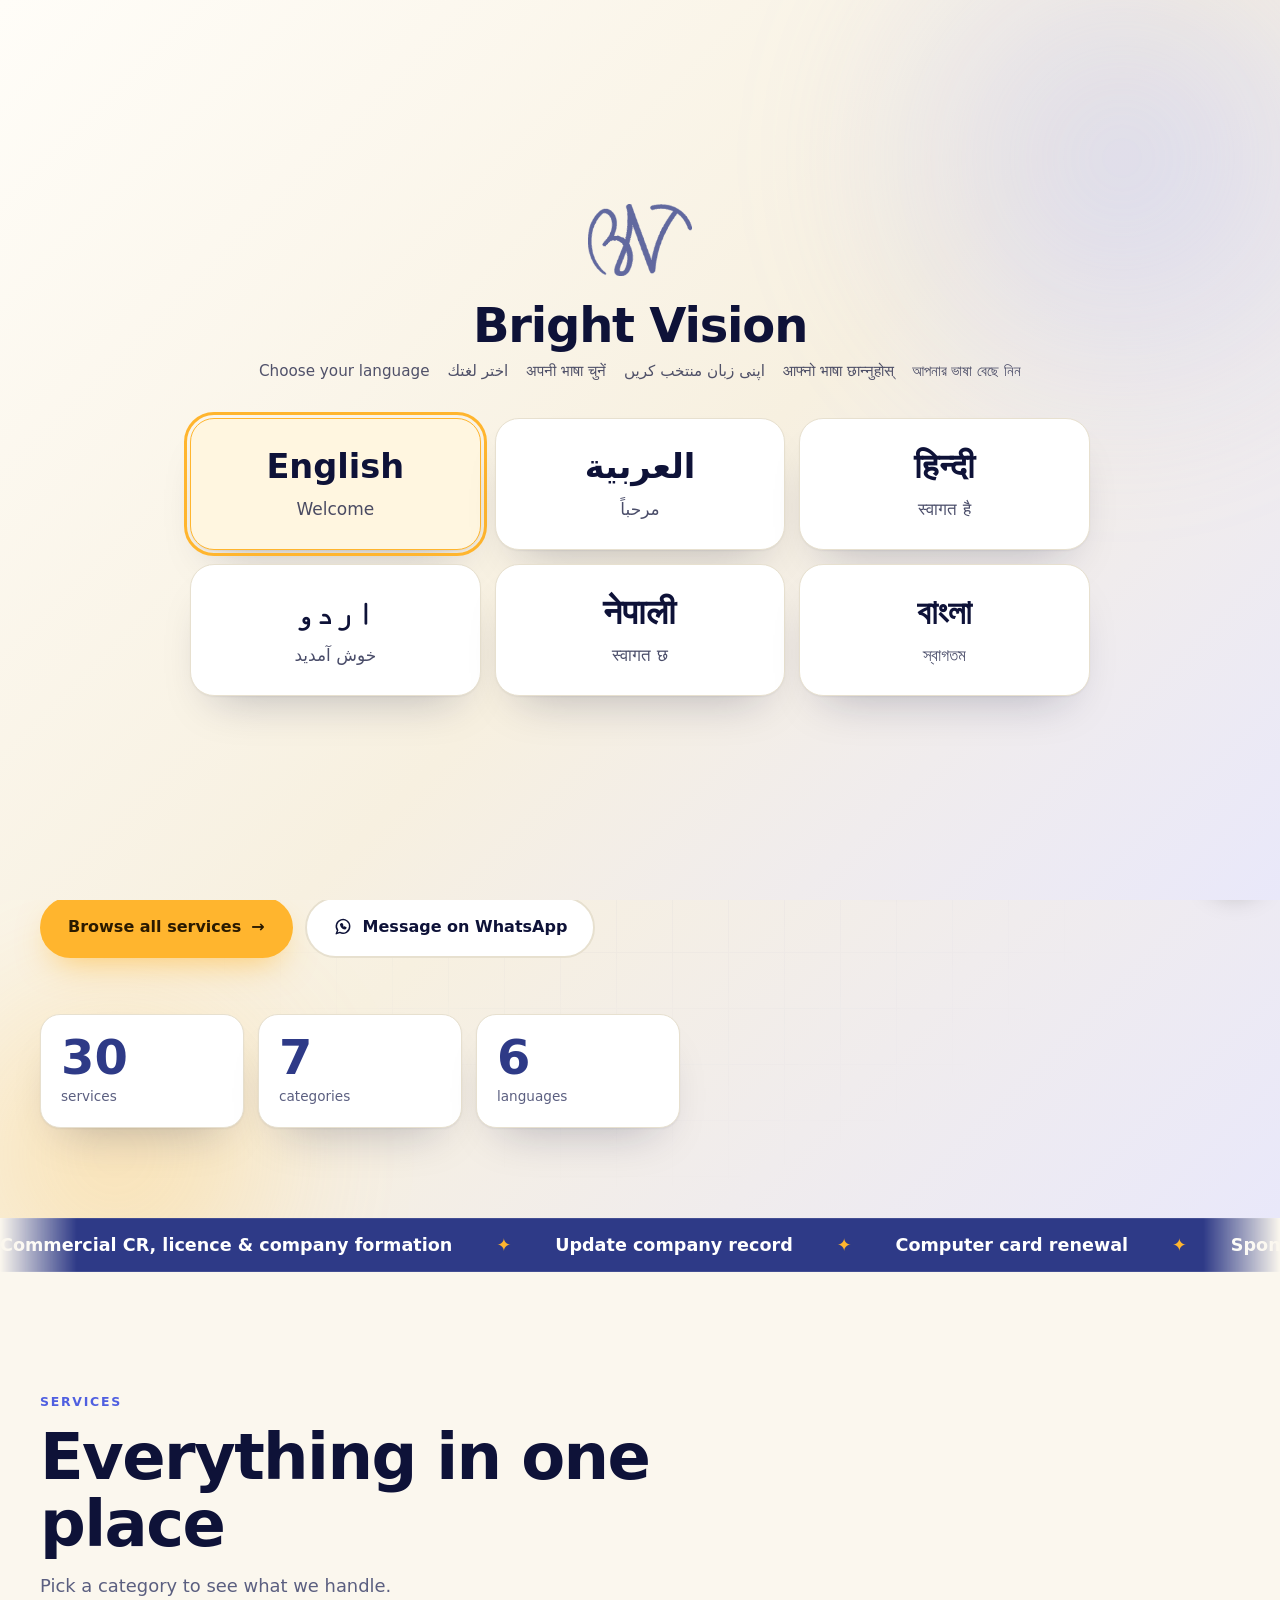
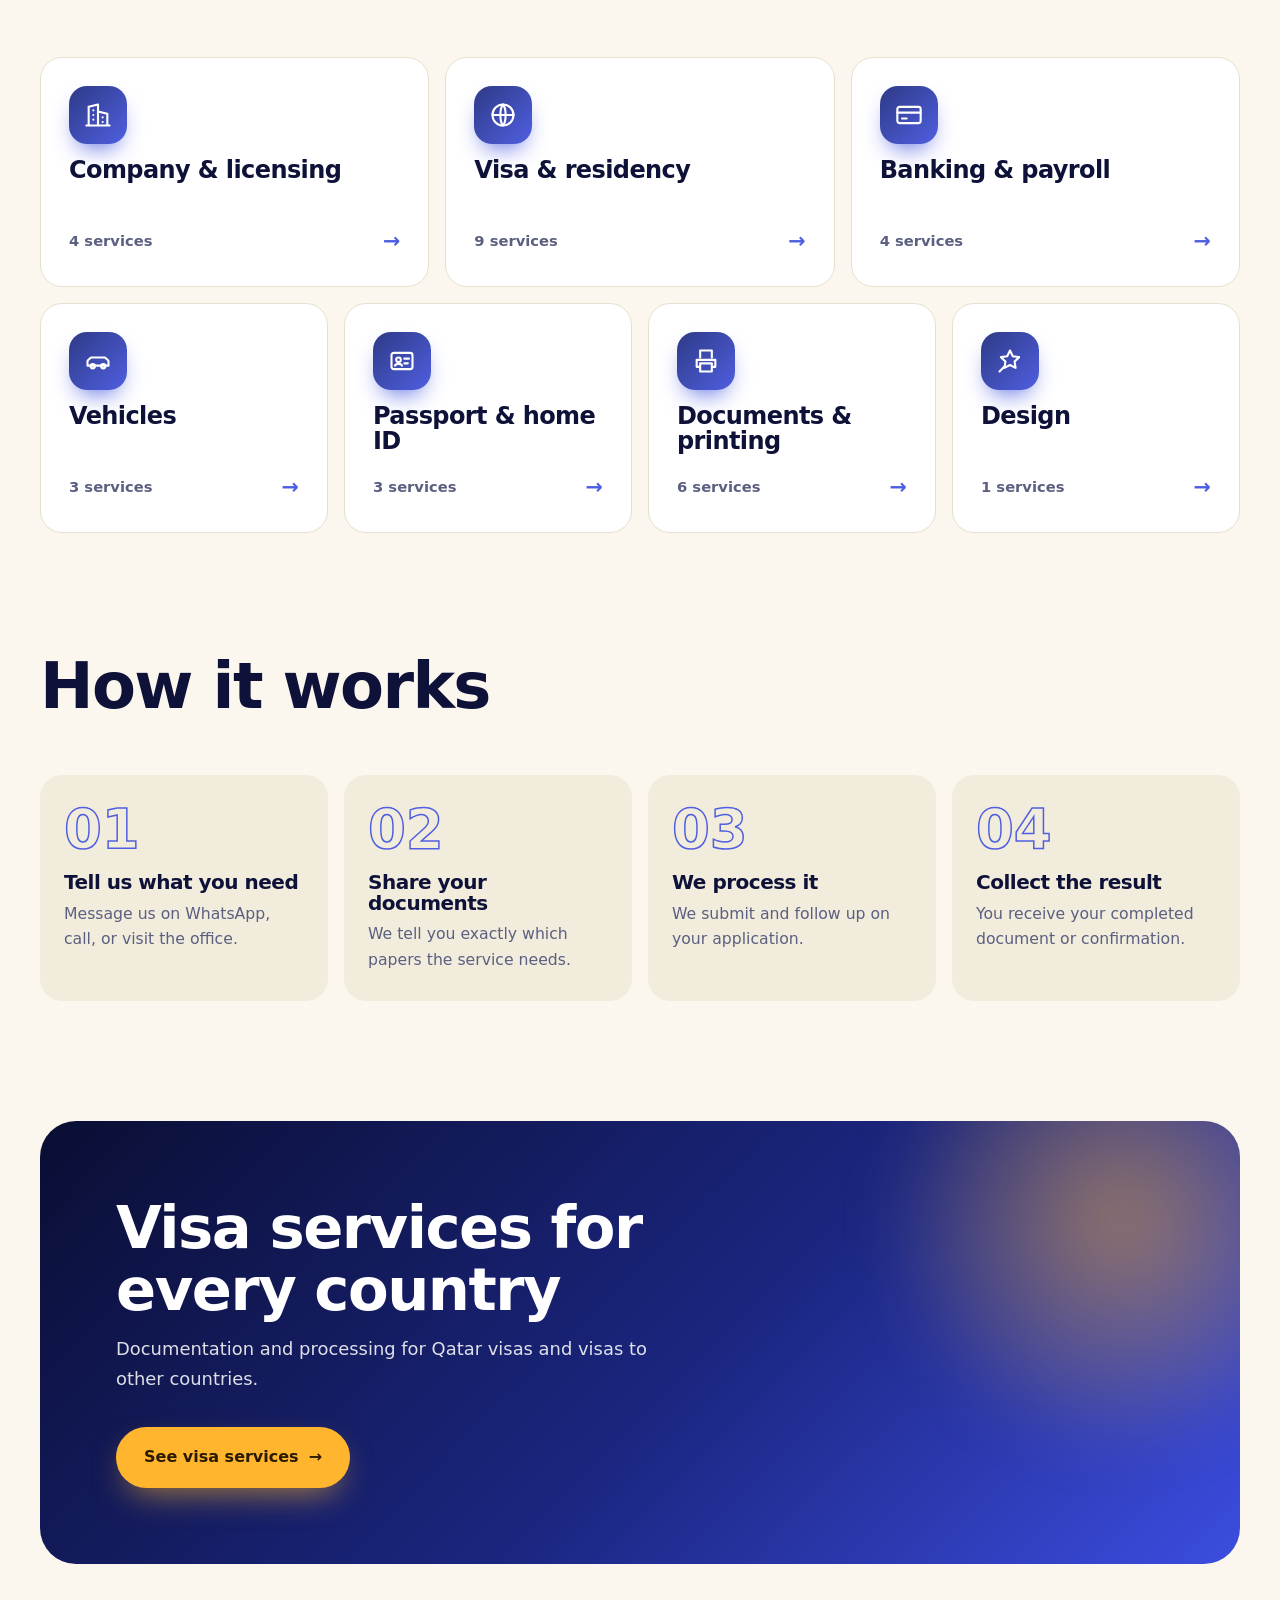
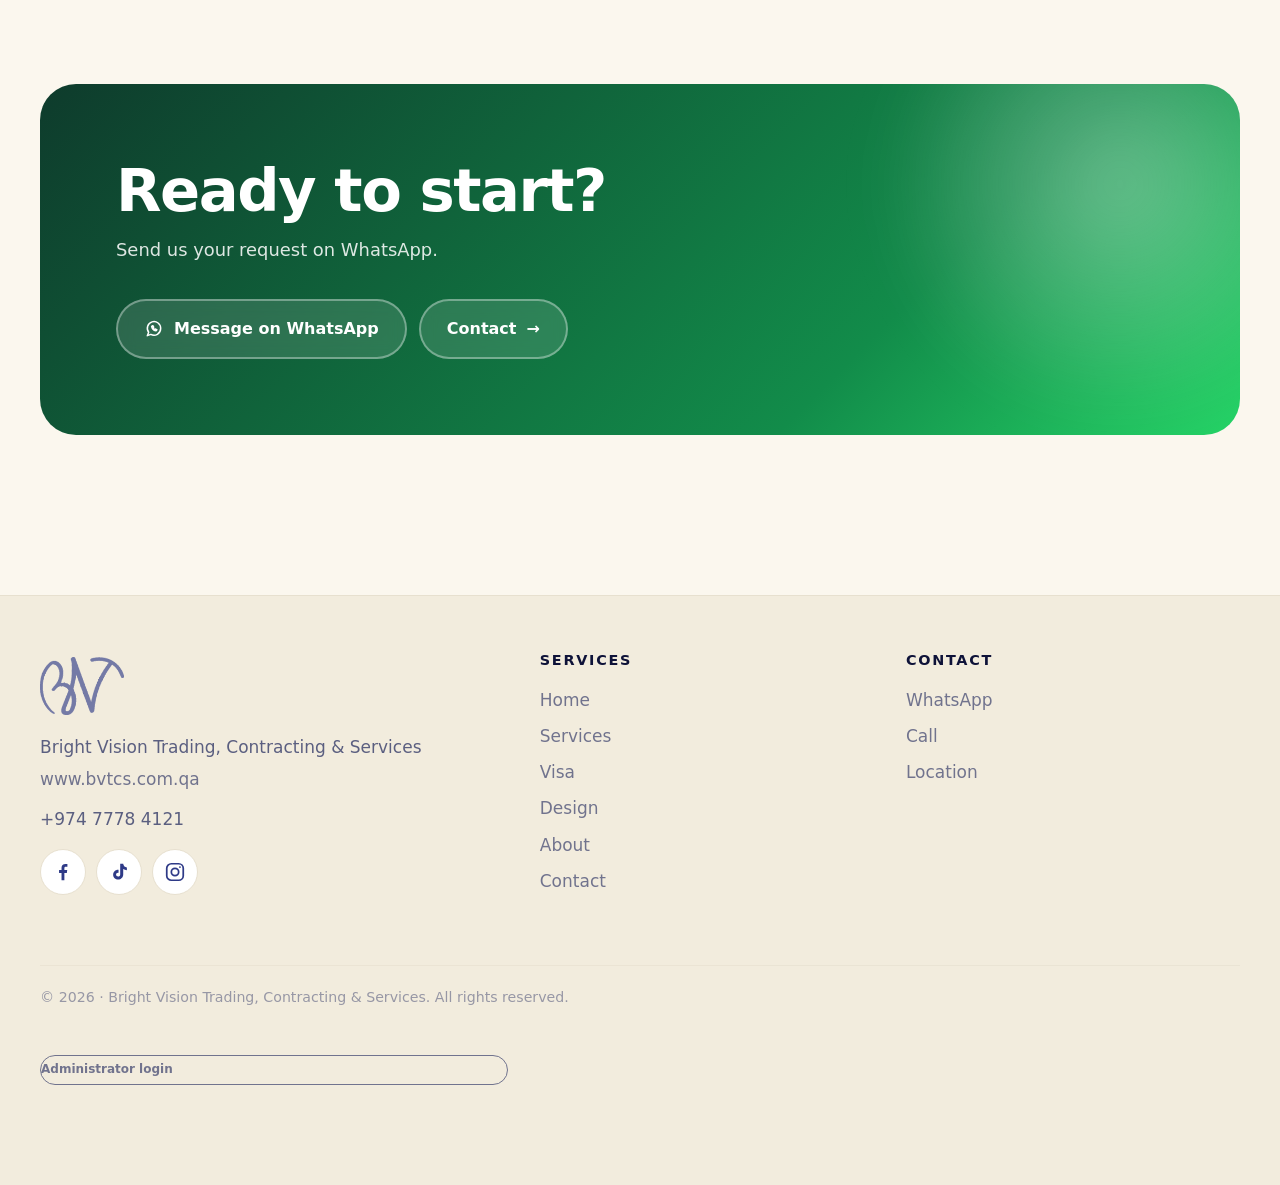
==== commit 5bbdd291: "Load Supabase client only on BVTCS contact and admin pages" ====
--- a/css/style.css
+++ b/css/style.css
@@ -387,3 +387,8 @@
 @media (max-width: 900px) {
   html, body { max-width: 100%; overflow-x: clip; }
 }
+
+/* BVTCS admin entry point */
+.admin-footer-link{display:inline-flex!important;align-items:center;gap:8px;margin-top:14px;padding:9px 13px;border:1px solid currentColor;border-radius:999px;font-size:12px;font-weight:700}
+#req .field select{width:100%;min-height:48px;padding:12px 14px;border:1px solid var(--line,#ddd);border-radius:10px;background:#fff;color:inherit;font:inherit}
+#req .hp-field{position:absolute!important;left:-10000px!important;width:1px!important;height:1px!important;overflow:hidden!important}
